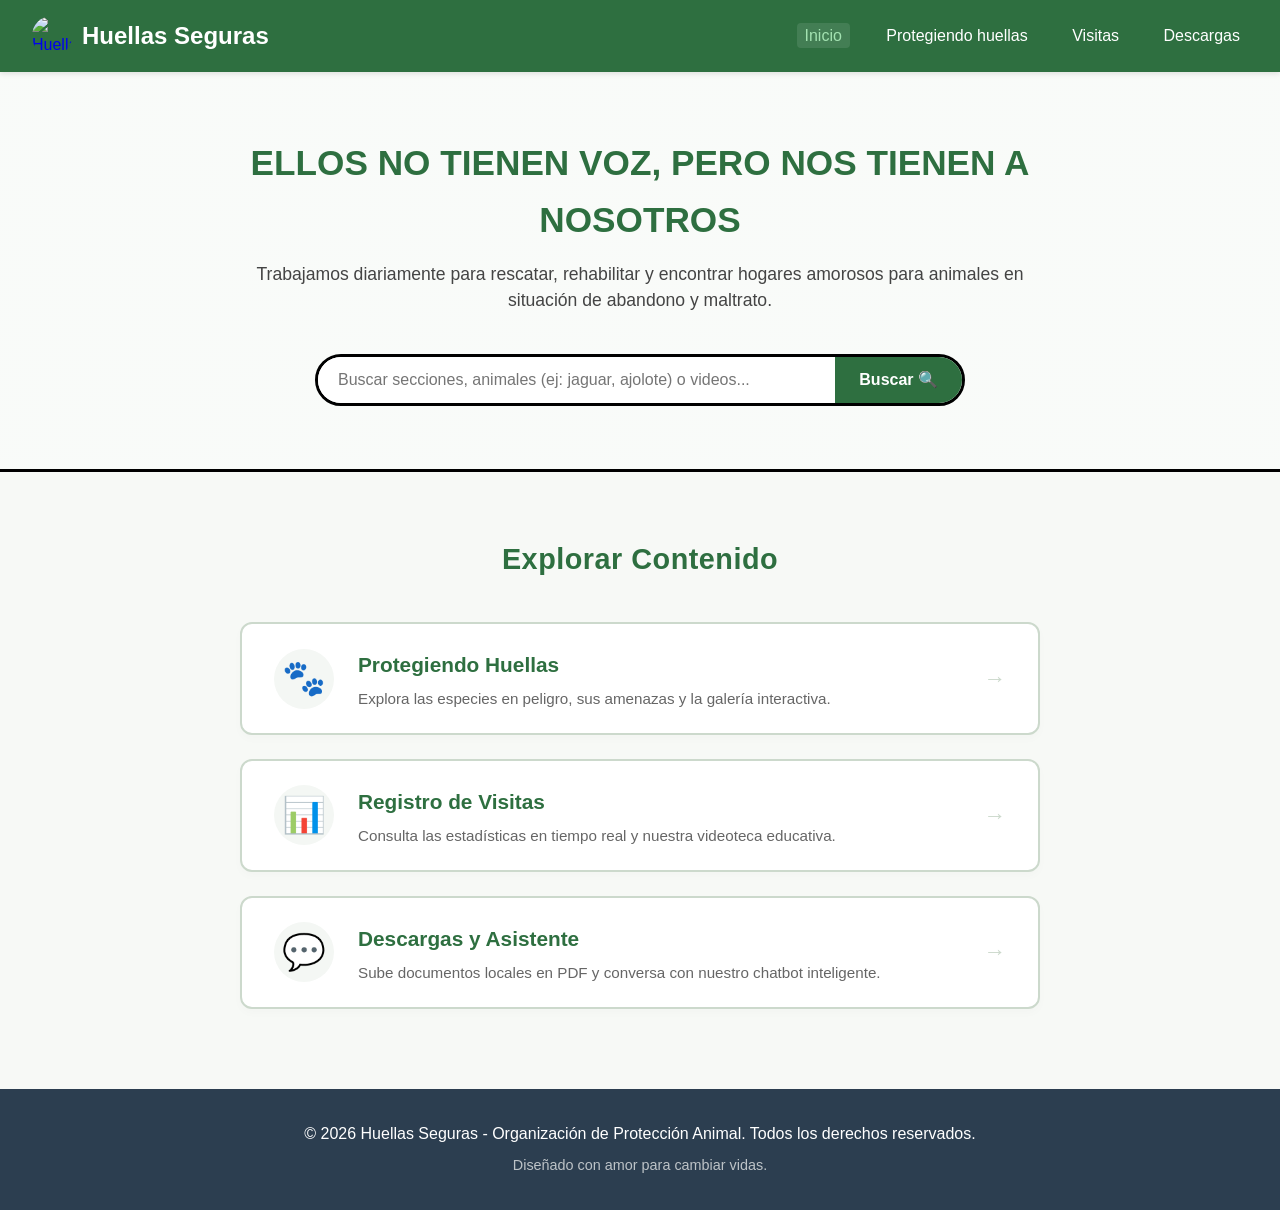
==== index.html @ e38f404d "Add files via upload" ====
<!DOCTYPE html>
<html lang="es">
<head>
    <meta charset="UTF-8">
    <meta name="viewport" content="width=device-width, initial-scale=1.0">
    <title>Protección Animal - Inicio</title>
    <link rel="stylesheet" href="styles.css">
</head>
<body>

    <!-- BARRA DE NAVEGACIÓN -->
    <header>
        <a href="index.html" class="logo-container">
            <img src="img/logo.png" alt="Huellas seguras" class="logo-img">
            <span class="logo-text">Huellas Seguras</span>
        </a>
        <nav>
            <a href="index.html" class="active">Inicio</a>
            <a href="encabezado.html">Protegiendo huellas</a>
            <a href="contador de visitas.html">Visitas</a>
            <a href="descargas.html">Descargas</a>
        </nav>
    </header>

    <!-- PORTADA (HERO) CON IMG DE FONDO -->
    <section class="hero-boceto">
        <div class="hero-inner">
            <h1 class="hero-titulo">Ellos no tienen voz, pero nos tienen a nosotros</h1>
            <p class="hero-subtitulo">Trabajamos diariamente para rescatar, rehabilitar y encontrar hogares amorosos para animales en situación de abandono y maltrato.</p>
            
            <!-- BARRA DE BÚSQUEDA DEL BOCETO -->
            <div class="search-form-boceto">
                <input type="text" id="input-busqueda" placeholder="Buscar secciones, animales (ej: jaguar, ajolote) o videos...">
                <button type="button" id="btn-buscar">Buscar 🔍</button>
            </div>

            <!-- CONTENEDOR DINÁMICO DE RESULTADOS (NUEVO) -->
            <div id="resultados-busqueda" class="resultados-contenedor"></div>
        </div>
    </section>

    <!-- SECCIÓN MENÚ INFERIOR ASISTIDO -->
    <main class="container">
        <section class="seccion-menu-moderno">
            <h2 class="titulo-menu-central">Explorar Contenido</h2>
            
            <div class="menu-tarjetas-grid">
                <!-- Tarjeta 1 -->
                <a href="encabezado.html" class="tarjeta-enlace">
                    <div class="tarjeta-icono">🐾</div>
                    <div class="tarjeta-info">
                        <h3>Protegiendo Huellas</h3>
                        <p>Explora las especies en peligro, sus amenazas y la galería interactiva.</p>
                    </div>
                    <span class="tarjeta-flecha">→</span>
                </a>

                <!-- Tarjeta 2 -->
                <a href="contador de visitas.html" class="tarjeta-enlace">
                    <div class="tarjeta-icono">📊</div>
                    <div class="tarjeta-info">
                        <h3>Registro de Visitas</h3>
                        <p>Consulta las estadísticas en tiempo real y nuestra videoteca educativa.</p>
                    </div>
                    <span class="tarjeta-flecha">→</span>
                </a>

                <!-- Tarjeta 3 -->
                <a href="descargas.html" class="tarjeta-enlace">
                    <div class="tarjeta-icono">💬</div>
                    <div class="tarjeta-info">
                        <h3>Descargas y Asistente</h3>
                        <p>Sube documentos locales en PDF y conversa con nuestro chatbot inteligente.</p>
                    </div>
                    <span class="tarjeta-flecha">→</span>
                </a>
            </div>
        </section>
    </main>

    <!-- PIE DE PÁGINA -->
    <footer>
        <p>&copy; 2026 Huellas Seguras - Organización de Protección Animal. Todos los derechos reservados.</p>
        <p class="footer-sub">Diseñado con amor para cambiar vidas.</p>
    </footer>

    <!-- LÓGICA DEL INVENTARIO GLOBAL DE BÚSQUEDA -->

<script>
    document.addEventListener('DOMContentLoaded', () => {
        const inputBusqueda = document.getElementById('input-busqueda');
        const contenedorResultados = document.getElementById('resultados-busqueda');

        // Base de datos de búsqueda
        const indiceContenido = [
            { titulo: "Sección: Protegiendo Huellas", tipo: "Página", link: "encabezado.html", palabras: "informacion datos animales peligro extincion especies" },
            { titulo: "Sección: Visitas y Estadísticas", tipo: "Página", link: "contador de visitas.html", palabras: "vistas contador comunidad usuarios registrar" },
            { titulo: "Sección: Biblioteca de Descargas y Chatbot", tipo: "Página", link: "descargas.html", palabras: "pdf material educativo guias manuales chatbot huellitas" },
            
            { titulo: "Jaguar Americano (Panthera onca)", tipo: "Animal", link: "encabezado.html?animal=jaguar", palabras: "jaguar felino mas grande de america selvas bosques" },
            { titulo: "Ajolote Mexicano (Ambystoma mexicanum)", tipo: "Animal", link: "encabezado.html?animal=ajolote", palabras: "ajolote anfibio xochimilco regenerar extremidades" },
            { titulo: "Elefante Asiático (Elephas maximus)", tipo: "Animal", link: "encabezado.html?animal=elefante", palabras: "elefante asiatico marfil rutas migratorias gigante" },
            { titulo: "Foca Monje del Mediterráneo", tipo: "Animal", link: "encabezado.html?animal=foca", palabras: "foca monje marinos amenazados cuevas turismo costero" },
            { titulo: "Gorila de Montaña", tipo: "Animal", link: "encabezado.html?animal=gorila", palabras: "gorila montaña bosques madera carne turismo" },
            { titulo: "Guacamaya Roja (Ara macao)", tipo: "Animal", link: "encabezado.html?animal=guacamaya", palabras: "guacamaya roja ave colorida trafico ilegal mascotas selvas" },
            { titulo: "Leopardo de las Nieves (Irbis)", tipo: "Animal", link: "encabezado.html?animal=leopardo", palabras: "leopardo nieves irbis alpina pastores ganado piel" },
            { titulo: "Kakapo (Strigops habroptilus)", tipo: "Animal", link: "encabezado.html?animal=kakapo", palabras: "kakapo loro nocturno no volador nueva zelanda gatos armiños" },
            { titulo: "Oso Polar (Ursus maritimus)", tipo: "Animal", link: "encabezado.html?animal=oso", palabras: "oso polar ursus maritimus polares hielo" },
            { titulo: "Lémur saltador (Lepilemur)", tipo: "Animal", link: "encabezado.html?animal=lemur", palabras: "lemur saltador deforestación madagascar" },
            { titulo: "Atún Rojo (Thunnus thynnus)", tipo: "Animal", link: "encabezado.html?animal=atun", palabras: "atun rojo pez presion pesquera sushi sobreexplotacion comercial" },

            { titulo: "Video: Introducción a la Conservación", tipo: "Video", link: "contador de visitas.html", palabras: "video general introduccion cuidar planeta educacion" },
            { titulo: "Video: El Hábitat del Jaguar", tipo: "Video", link: "contador de visitas.html", palabras: "video jaguar selva territorio corredor biologico" },
            { titulo: "Video: Rescate del Ajolote en Xochimilco", tipo: "Video", link: "contador de visitas.html", palabras: "video ajolote canales xochimilco agua limpia" },
            { titulo: "Video: Amenazas del Elefante Asiático", tipo: "Video", link: "contador de visitas.html", palabras: "video elefante asia marfil caza furtiva" }
        ];

        function ejecutarBusqueda() {
            const textoUsuario = inputBusqueda.value.toLowerCase().normalize("NFD").replace(/[\u0300-\u036f]/g, "").trim();
            
            if (textoUsuario === "") {
                contenedorResultados.innerHTML = "";
                contenedorResultados.style.display = "none";
                return;
            }

            const resultadosFiltrados = indiceContenido.filter(item => {
                const tituloLimpio = item.titulo.toLowerCase().normalize("NFD").replace(/[\u0300-\u036f]/g, "");
                const palabrasLimpias = item.palabras.toLowerCase().normalize("NFD").replace(/[\u0300-\u036f]/g, "");
                return tituloLimpio.includes(textoUsuario) || palabrasLimpias.includes(textoUsuario);
            });

            if (resultadosFiltrados.length > 0) {
                // Forzamos la visualización directa con CSS inline
                contenedorResultados.style.display = "block";
                contenedorResultados.innerHTML = resultadosFiltrados.map(item => {
                    const tipoClase = item.tipo.toLowerCase().normalize("NFD").replace(/[\u0300-\u036f]/g, "");
                    return `
                        <a href="${item.link}" class="resultado-item">
                            <span class="resultado-tipo ${tipoClase}">${item.tipo}</span>
                            <span class="resultado-titulo">${item.titulo}</span>
                        </a>
                    `;
                }).join('');
            } else {
                contenedorResultados.style.display = "block";
                contenedorResultados.innerHTML = `<div class="sin-resultados-alerta">❌ No se encontraron resultados relacionados</div>`;
            }
        }

        inputBusqueda.addEventListener('input', ejecutarBusqueda);
        document.getElementById('btn-buscar').addEventListener('click', ejecutarBusqueda);
    });
</script>
</body>
</html>
---- styles.css ----
/* ==========================================
   1. RESET Y ESTILOS GLOBALES 
   ========================================== */
* {
    margin: 0;
    padding: 0;
    box-sizing: border-box;
    font-family: 'Segoe UI', Tahoma, Geneva, Verdana, sans-serif;
}

body {
    background-color: #f7f9f6;
    color: #333333;
    line-height: 1.6;
}

.container {
    max-width: 1200px;
    margin: 2rem auto;
    padding: 0 1.5rem;
}

/* ==========================================
   2. BARRA DE NAVEGACIÓN SUPERIOR (FIJA)
   ========================================== */
header {
    background-color: #2e6f40;
    padding: 1rem 2rem;
    position: sticky;
    top: 0;
    z-index: 100;
    display: flex;
    justify-content: space-between;
    align-items: center;
    box-shadow: 0 2px 5px rgba(0,0,0,0.1);
}

.logo-container {
    display: flex;
    align-items: center;
    gap: 10px;
    text-decoration: none;
}

.logo-img {
    width: 40px;
    height: 40px;
    object-fit: contain;
    border-radius: 50px;
}

.logo-text {
    color: #ffffff;
    font-size: 1.5rem;
    font-weight: bold;
}

nav a {
    color: #ffffff;
    text-decoration: none;
    margin-left: 1.5rem;
    font-weight: 500;
    transition: color 0.3s;
    padding: 0.25rem 0.5rem;
    border-radius: 4px;
}

nav a:hover, nav a.active {
    color: #a3e2b1;
    background-color: rgba(255, 255, 255, 0.1);
}

/* ==========================================
   DISEÑO CORREGIDO BASADO EN EL BOCETO
   ========================================== */

/* Contenedor Hero superior con imagen de fondo equilibrada */
.hero-boceto {
    width: 100%;
    min-height: 400px;
    /* Reducimos el filtro blanco a 0.3 para que no tape tu paisaje */
    background: linear-gradient(rgba(255, 255, 255, 0.3), rgba(255, 255, 255, 0.3)), url('img/fondo3.gif');
    background-size: cover;
    background-position: center;
    background-repeat: no-repeat;
    display: flex;
    align-items: center;
    justify-content: center;
    padding: 3rem 20px;
    box-sizing: border-box;
    border-bottom: 3px solid #000000; 
}

.hero-inner {
    max-width: 800px;
    text-align: center;
    width: 100%;
}

.hero-titulo {
    font-size: 2.2rem;
    color: #2e6f40;
    margin-bottom: 0.8rem;
    text-transform: uppercase;
}

.hero-subtitulo {
    font-size: 1.1rem;
    color: #444444;
    margin-bottom: 2.5rem;
    line-height: 1.5;
}

/* Reemplaza o agrega esto al final de tu archivo styles.css */
.hero-inner {
    position: relative; /* OBLIGATORIO: Permite que la barra se cuelgue de aquí y no se mueva */
}

.resultados-contenedor {
    position: absolute;         /* Flota por encima de todo el contenido de la página */
    left: 50%;
    transform: translateX(-50%);/* Centra perfectamente la persiana con el buscador */
    width: 100%;
    max-width: 650px;           /* Mismo ancho exacto que tu barra de búsqueda */
    margin-top: 8px;            /* Pequeña separación estética hacia abajo */
    background-color: #ffffff !important;
    border: 3px solid #000000 !important;
    border-radius: 8px !important;
    max-height: 250px;
    overflow-y: auto;           /* Si hay muchos resultados, activa barra interna */
    text-align: left;
    z-index: 99999 !important;  /* Obliga a la persiana a estar por encima de los botones del menú */
    display: none;              /* El JavaScript se encarga de cambiar esto a 'block' */
    box-shadow: 0 10px 25px rgba(0,0,0,0.2) !important;
}

/* Estilos internos de cada sugerencia */
.resultado-item {
    display: flex !important;
    align-items: center !important;
    gap: 15px !important;
    padding: 14px 18px !important;
    text-decoration: none !important;
    color: #000000 !important;
    border-bottom: 1px solid #eef2ed !important;
    transition: background 0.15s;
}

.resultado-item:hover {
    background-color: #f4f7f4 !important;
}

.resultado-item:last-child {
    border-bottom: none !important;
}

.resultado-titulo {
    font-size: 0.95rem !important;
    font-weight: 500 !important;
}

/* Etiquetas de color (Página, Animal, Video) */
.resultado-tipo {
    font-size: 0.75rem !important;
    font-weight: bold !important;
    padding: 4px 10px !important;
    border-radius: 4px !important;
    text-transform: uppercase !important;
}

.resultado-tipo.pagina { background-color: #ccd9cc !important; color: #2e6f40 !important; }
.resultado-tipo.animal { background-color: #eef2ed !important; color: #333333 !important; border: 1px solid #ccd9cc !important; }
.resultado-tipo.video  { background-color: #2e6f40 !important; color: #ffffff !important; }

.sin-resultados-alerta {
    padding: 15px !important;
    color: #a83232 !important;
    font-size: 0.95rem !important;
    text-align: center !important;
    font-weight: bold !important;
}

/* Buscador redondeado y centrado del boceto */
.search-form-boceto {
    display: flex;
    max-width: 650px;
    margin: 0 auto;
    border: 3px solid #000000; /* Borde marcado idéntico al dibujo */
    border-radius: 30px;
    overflow: hidden;
    background-color: #ffffff;
}

.search-form-boceto input {
    flex: 1;
    padding: 14px 20px;
    border: none;
    outline: none;
    font-size: 1rem;
}

.search-form-boceto button {
    background-color: #2e6f40;
    color: white;
    border: none;
    padding: 0 24px;
    font-size: 1rem;
    cursor: pointer;
    font-weight: bold;
    transition: background-color 0.2s;
}

.search-form-boceto button:hover {
    background-color: #21522e;
}

/* ==========================================
   NUEVO MENÚ DE TARJETAS MODERNAS
   ========================================== */
.seccion-menu-moderno {
    margin-top: 4rem;
    margin-bottom: 5rem;
}

.titulo-menu-central {
    font-size: 1.8rem;
    color: #2e6f40;
    text-align: center;
    margin-bottom: 2.5rem;
    font-weight: bold;
    letter-spacing: 0.5px;
}

/* Contenedor flexible que apila las tarjetas limpiamente */
.menu-tarjetas-grid {
    display: flex;
    flex-direction: column;
    gap: 1.5rem;
    max-width: 800px;
    margin: 0 auto;
}

/* Tarjeta base con diseño interactivo horizontal */
.tarjeta-enlace {
    display: flex;
    align-items: center;
    background-color: #ffffff;
    text-decoration: none;
    padding: 1.5rem 2rem;
    border: 2px solid #ccd9cc;
    border-radius: 12px; /* Esquinas redondeadas estéticas */
    box-shadow: 0 4px 10px rgba(0, 0, 0, 0.02);
    transition: all 0.3s cubic-bezier(0.25, 0.8, 0.25, 1);
    position: relative;
    overflow: hidden;
}

/* Icono destacado a la izquierda */
.tarjeta-icono {
    font-size: 2.2rem;
    margin-right: 1.5rem;
    background-color: #f4f7f4;
    width: 60px;
    height: 60px;
    display: flex;
    align-items: center;
    justify-content: center;
    border-radius: 50%;
    transition: transform 0.3s ease;
}

/* Textos informativos internos */
.tarjeta-info {
    flex: 1;
}

.tarjeta-info h3 {
    margin: 0 0 0.4rem 0;
    font-size: 1.3rem;
    color: #2e6f40;
    font-weight: bold;
}

.tarjeta-info p {
    margin: 0;
    font-size: 0.95rem;
    color: #666666;
    line-height: 1.4;
}

/* Flecha decorativa de indicación */
.tarjeta-flecha {
    font-size: 1.4rem;
    color: #ccd9cc;
    transition: all 0.3s ease;
    font-weight: bold;
}

/* --- EFECTOS HOVER (ANIMACIONES AL PASAR EL MOUSE) --- */
.tarjeta-enlace:hover {
    border-color: #2e6f40;
    transform: translateY(-3px); /* Eleva la tarjeta suavemente */
    box-shadow: 0 10px 20px rgba(46, 111, 64, 0.08);
}

.tarjeta-enlace:hover .tarjeta-icono {
    transform: scale(1.1); /* Agranda el icono sutilmente */
    background-color: #eef2ed;
}

.tarjeta-enlace:hover .tarjeta-flecha {
    color: #2e6f40;
    transform: translateX(5px); /* Desplaza la flecha a la derecha invitando al clic */
}



.menu-btn-rectangular h3 {
    margin: 0;
    font-size: 1.25rem;
    letter-spacing: 1px;
}

/* Efecto sutil al pasar el mouse por encima */
.menu-btn-rectangular:hover {
    background-color: #2e6f40;
    color: #ffffff;
    border-color: #2e6f40;
}

/* ==========================================
   SISTEMA DE BUSCADOR GLOBAL DESPLEGABLE
   ========================================== */
.resultados-contenedor {
    position: relative;
    max-width: 650px;
    margin: 5px auto 0 auto;
    background-color: #ffffff;
    border: 3px solid #000000;
    border-radius: 8px;
    max-height: 250px;
    overflow-y: auto;
    text-align: left;
    z-index: 100;
    display: none; /* Se activa con JS */
    box-shadow: 0 8px 16px rgba(0,0,0,0.1);
}

/* Cada fila de los resultados encontrados */
.resultado-item {
    display: flex;
    align-items: center;
    gap: 15px;
    padding: 12px 18px;
    text-decoration: none;
    color: #000000;
    border-bottom: 1px solid #eef2ed;
    transition: 0.15s;
}

.resultado-item:hover {
    background-color: #f4f7f4;
}

.resultado-item:last-child {
    border-bottom: none;
}

.resultado-titulo {
    font-size: 0.95rem;
    font-weight: 500;
}

/* Etiquetas de tipo de archivo/contenido */
.resultado-tipo {
    font-size: 0.75rem;
    font-weight: bold;
    padding: 3px 8px;
    border-radius: 4px;
    text-transform: uppercase;
}

.resultado-tipo.página { background-color: #ccd9cc; color: #2e6f40; }
.resultado-tipo.animal { background-color: #eef2ed; color: #333333; border: 1px solid #ccd9cc; }
.resultado-tipo.video  { background-color: #2e6f40; color: #ffffff; }

.sin-resultados-alerta {
    padding: 15px;
    color: #a83232;
    font-size: 0.95rem;
    text-align: center;
    font-weight: bold;
}


/* ==========================================
   5. DISEÑO INTERACTIVO: PÁGINA ENCABEZADO
   ========================================== */
.encabezado-layout-nuevo {
    display: grid;
    grid-template-columns: 1fr 1.2fr;
    gap: 2.5rem;
    align-items: start;
    margin-top: 2rem;
    margin-bottom: 2rem;
}

.info-lado-panel {
    background-color: #ffffff;
    padding: 2.5rem;
    border-radius: 10px;
    border: 2px solid #ccd9cc;
    box-shadow: 0 4px 12px rgba(0,0,0,0.02);
    /* Se eliminó min-height para evitar el estiramiento vertical descuidado */
    height: 100%; /* Hace que nivele su altura automáticamente con el panel derecho */
    box-sizing: border-box;
}

.info-lado-panel h1 {
    font-size: 2.2rem;
    color: #2e6f40;
    margin-bottom: 1.5rem;
    border-bottom: 2px solid #eef2ed;
    padding-bottom: 0.5rem;
}

.info-texto-box p {
    font-size: 1.1rem;
    color: #444444;
    line-height: 1.7;
    text-align: justify;
}

.media-lado-panel {
    display: flex;
    flex-direction: column;
    gap: 1.5rem;
    min-width: 0;       /* OBLIGATORIO: Permite que el contenedor se encoja si es necesario */
    max-width: 100%;    /* Evita que este panel sea más grande que su columna del grid */
}


.recuadro-principal-nuevo {
    width: 100%;
    height: 340px;
    background-color: #ffffff;
    border: 2px solid #ccd9cc;
    border-radius: 10px;
    overflow: hidden;
    box-shadow: 0 4px 10px rgba(0,0,0,0.04);
}

.recuadro-principal-nuevo img {
    width: 100%;
    height: 100%;
    object-fit: cover;
}

.barra-imagenes-galeria {
    display: flex;
    gap: 12px;
    justify-content: flex-start;
    overflow-x: auto;          /* Permite el desplazamiento horizontal */
    white-space: nowrap;       /* Evita que las imágenes salten de línea */
    padding: 10px 5px;
    max-width: 100%;           /* Limita el ancho al contenedor padre */
    box-sizing: border-box;
    
    /* Estilos de barra para navegadores modernos (Firefox) */
    scrollbar-width: thin;
    scrollbar-color: #2e6f40 #eef2ed;
}

/* Personalización de la barra de desplazamiento para Chrome, Safari y Edge */
.barra-imagenes-galeria::-webkit-scrollbar {
    height: 8px;               /* Grosor de la barra horizontal */
}

.barra-imagenes-galeria::-webkit-scrollbar-track {
    background: #eef2ed;       /* Fondo del carril de la barra */
    border-radius: 4px;
}

.barra-imagenes-galeria::-webkit-scrollbar-thumb {
    background-color: #2e6f40; /* Color de la barra arrastrable */
    border-radius: 4px;
    border: 1px solid #eef2ed;
}

.barra-imagenes-galeria::-webkit-scrollbar-thumb:hover {
    background-color: #21522e; /* Color más oscuro al pasar el mouse */
}


.thumb-nueva {
    width: 75px;
    height: 55px;
    object-fit: cover;
    flex-shrink: 0;            /* OBLIGATORIO: Evita que las fotos se aplasten */
    border-radius: 6px;
    cursor: pointer;
    border: 2px solid #ccd9cc;
    transition: all 0.2s ease;
}

.thumb-nueva:hover {
    transform: scale(1.05);
}

.active-thumb {
    border-color: #2e6f40;
    box-shadow: 0 0 8px rgba(46, 111, 64, 0.3);
}

.bloque-inferior-grafica {
    display: grid;
    grid-template-columns: 1fr 1fr;
    gap: 1.5rem;
}

.sub-cuadro-grafica {
    background-color: #ffffff;
    border: 2px solid #ccd9cc;
    border-radius: 10px;
    height: 160px;
    overflow: hidden;
    display: flex;
    align-items: center;
    justify-content: center;
    padding: 10px;
}

.sub-cuadro-grafica img {
    width: 100%;
    height: 100%;
    object-fit: contain;
}

.sub-cuadro-texto-grafica {
    background-color: #ffffff;
    border: 2px solid #ccd9cc;
    border-radius: 10px;
    padding: 1.2rem;
    height: 160px;
    display: flex;
    flex-direction: column;
    justify-content: center;
}

.sub-cuadro-texto-grafica h4 {
    color: #2e6f40;
    margin-bottom: 0.5rem;
}

.sub-cuadro-texto-grafica p {
    font-size: 0.9rem;
    color: #666666;
    line-height: 1.4;
}

/* ==========================================
   6. PIE DE PÁGINA 
   ========================================== */
footer {
    background-color: #2c3e50;
    color: #ffffff;
    text-align: center;
    padding: 2rem 1rem;
    margin-top: 4rem;
}

.footer-sub {
    margin-top: 0.5rem;
    font-size: 0.9rem;
    color: #bdc3c7;
}

/* ==========================================
   7. RESPONSIVE (ADAPTACIÓN MÓVIL) 
   ========================================== */

@media (max-width: 992px) {
    .encabezado-layout-nuevo {
        grid-template-columns: 1fr;
    }
    .info-lado-panel {
        min-height: auto;
    }
    header {
        flex-direction: column;
        gap: 1rem;
    }
    nav a {
        margin: 0 0.5rem;
    }
}

@media (max-width: 600px) {
    .bloque-inferior-grafica {
        grid-template-columns: 1fr;
    }
}

/*Centrar el Contenido General de la Web*/
.container {
    max-width: 1200px;         /* Limita el ancho de la web para que no se desparrame */
    margin:0 auto;            /* Centra automáticamente todo el bloque en la pantalla */
    padding: 0 20px;           /* Deja una pequeña separación de cortesía en los bordes */
    box-sizing: border-box;
}

/*Estilos para hacer mas grande la grafica al hacer click en ella*/
/* Hacer que la gráfica pequeña invite a dar clic */
#grafica-analisis {
    cursor: zoom-in;
    transition: transform 0.2s ease;
}
#grafica-analisis:hover {
    transform: scale(1.03); /* Se estira sutilmente al pasar el mouse */
}

/* Fondo oscuro del zoom (oculto por defecto) */
.modal-zoom {
    display: none; 
    position: fixed;
    z-index: 2000; /* Asegura que se ponga encima de todo el sitio */
    padding-top: 50px;
    left: 0;
    top: 0;
    width: 100%;
    height: 100%;
    overflow: auto;
    background-color: rgba(0, 0, 0, 0.85); /* Fondo negro translúcido */
}

/* Contenedor de la imagen ampliada */
.modal-contenido {
    margin: auto;
    display: block;
    max-width: 85%;
    max-height: 80vh;
    border-radius: 8px;
    box-shadow: 0 8px 25px rgba(0,0,0,0.5);
    animation: zoomEfecto 0.25s ease-out;
}

/* Animación de apertura suave */
@keyframes zoomEfecto {
    from { transform: scale(0.7); opacity: 0; }
    to { transform: scale(1); opacity: 1; }
}

/* Botón de cerrar (X) */
.modal-cerrar {
    position: absolute;
    top: 20px;
    right: 35px;
    color: #ffffff;
    font-size: 40px;
    font-weight: bold;
    cursor: pointer;
    transition: color 0.15s;
}
.modal-cerrar:hover {
    color: #ccd9cc;
}
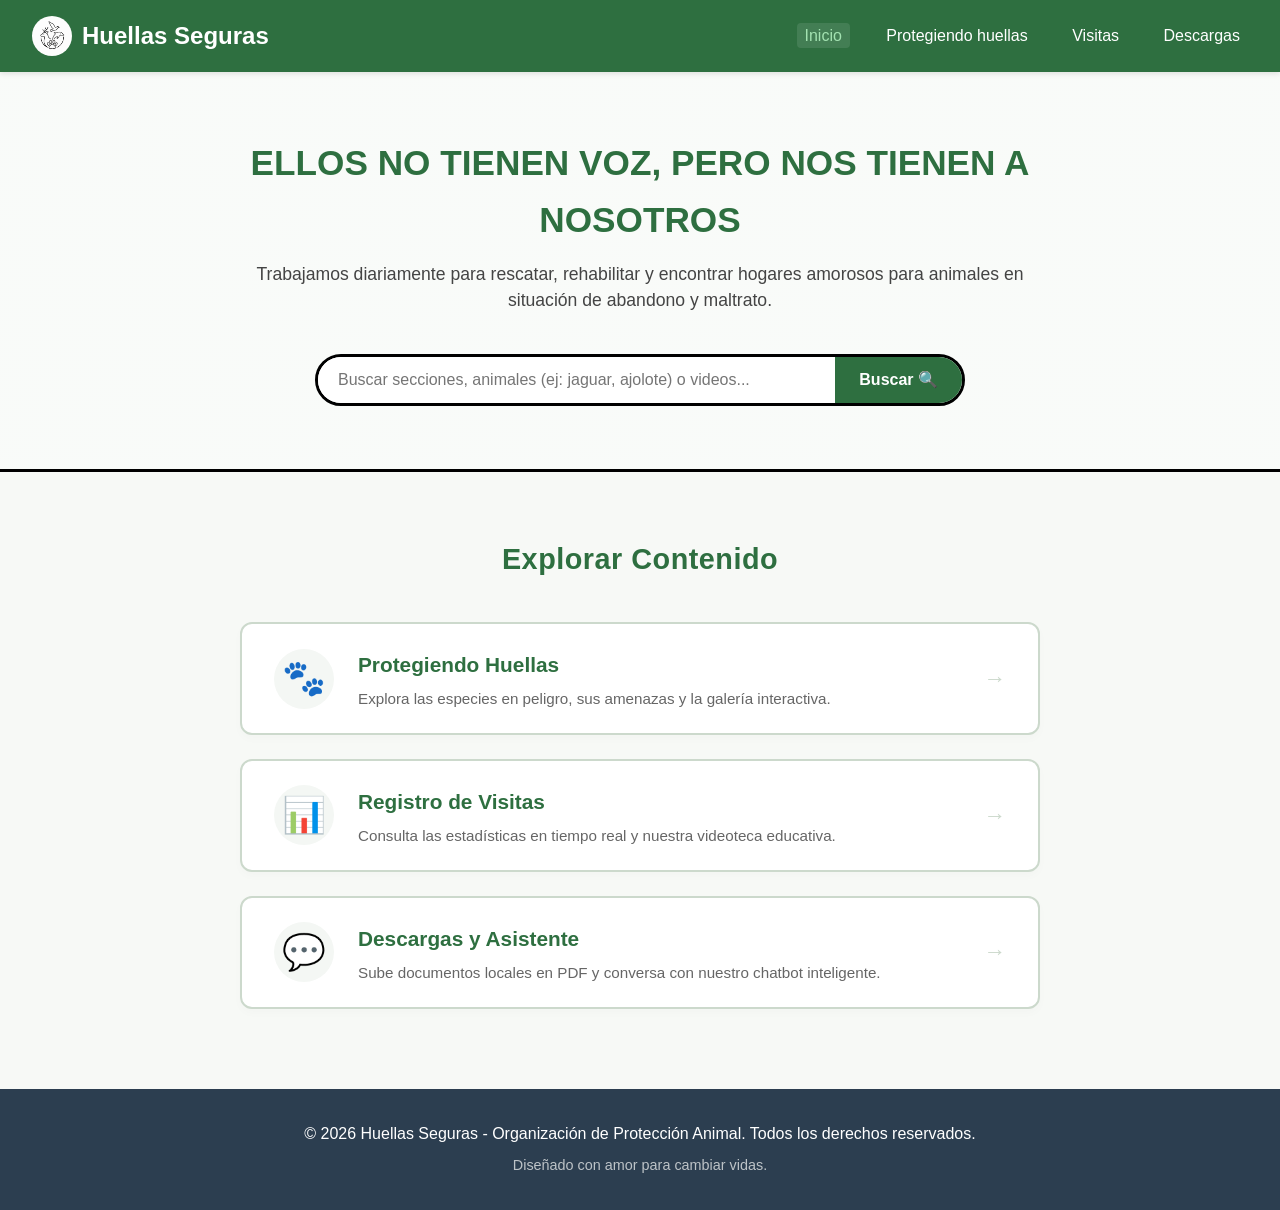
==== commit 46b353ec: "Update index.html" ====
--- a/index.html
+++ b/index.html
@@ -11,7 +11,7 @@
     <!-- BARRA DE NAVEGACIÓN -->
     <header>
         <a href="index.html" class="logo-container">
-            <img src="img/logo.png" alt="Huellas seguras" class="logo-img">
+            <img src="logo.png" alt="Huellas seguras" class="logo-img">
             <span class="logo-text">Huellas Seguras</span>
         </a>
         <nav>
